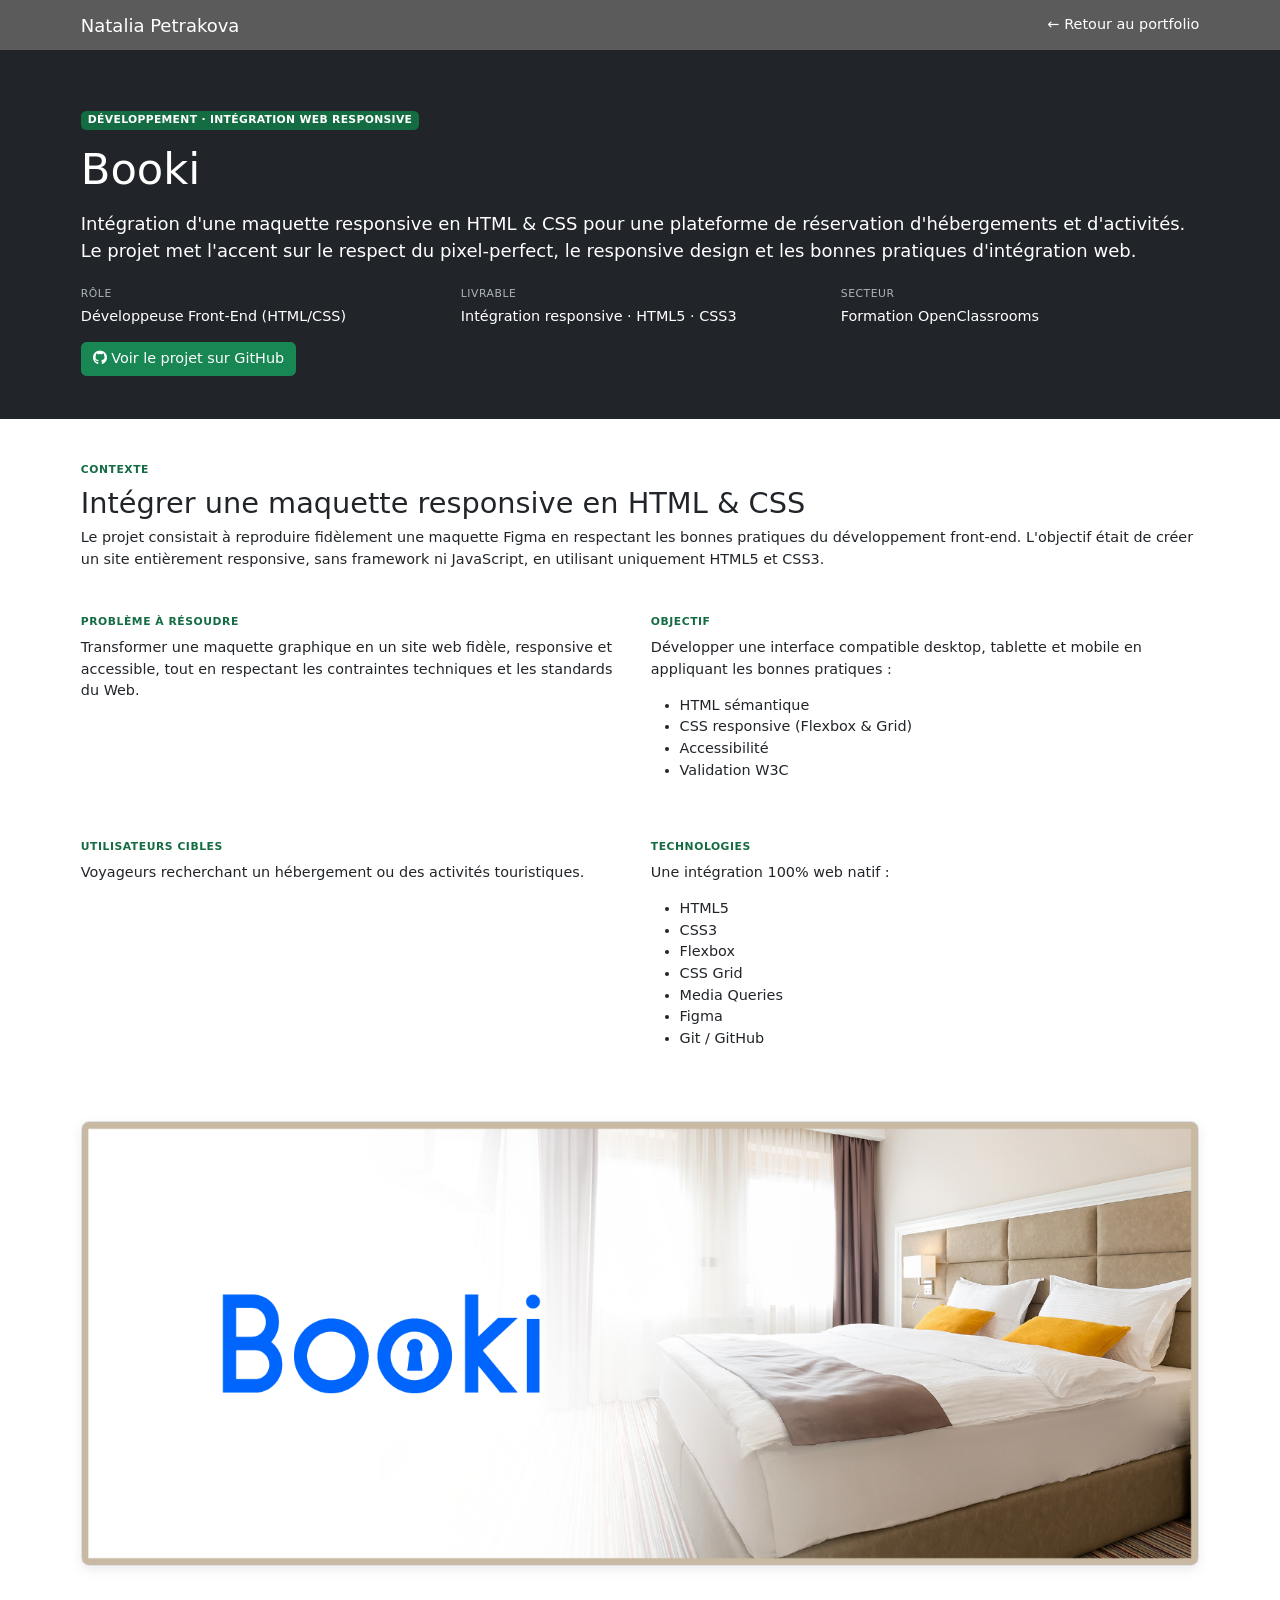
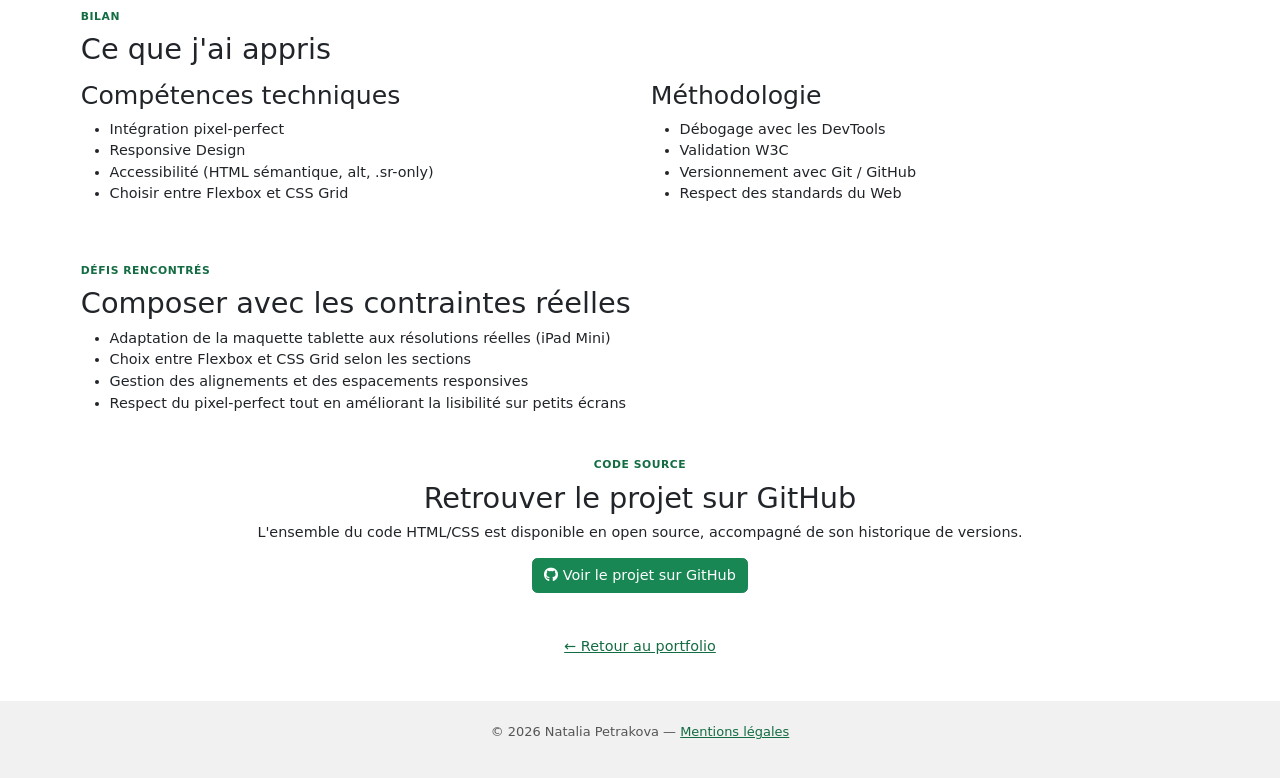
==== booki.html @ 82ad9347 "Portfolio testeur logiciel - version initiale" ====
<!DOCTYPE html>
<html lang="fr">

<head>
    <title>Booki — Projet Développement | Natalia Petrakova</title>
    <meta charset="utf-8">
    <meta name="viewport" content="width=device-width, initial-scale=1">
    <meta name="description" content="Booki : intégration d'une maquette responsive en HTML & CSS pour une plateforme de réservation d'hébergements et d'activités.">
    <!-- linking css file -->
    <link rel="stylesheet" href="style.css">
    <!-- bootstrap CDN -->
    <link href="https://cdn.jsdelivr.net/npm/bootstrap@5.1.3/dist/css/bootstrap.min.css" rel="stylesheet">
    <!-- font awesome CDN -->
    <link href="https://cdnjs.cloudflare.com/ajax/libs/font-awesome/6.5.1/css/all.min.css" rel="stylesheet">
    <script src="https://cdn.jsdelivr.net/npm/bootstrap@5.1.3/dist/js/bootstrap.bundle.min.js"></script>
</head>

<body>
    <!-- navbar -->
    <nav class="navbar navbar-expand-lg navbar-dark navbarScroll navbarDark">
        <div class="container">
            <a class="navbar-brand" href="index.html">Natalia Petrakova</a>
            <a class="nav-link text-white" href="index.html#portfolio">&larr; Retour au portfolio</a>
        </div>
    </nav>

    <!-- project hero -->
    <header class="projectHero">
        <div class="container">
            <span class="badge projectBadge mb-3">Développement · Intégration web responsive</span>
            <h1>Booki</h1>
            <p class="lead">
                Intégration d'une maquette responsive en HTML &amp; CSS pour une plateforme de réservation
                d'hébergements et d'activités. Le projet met l'accent sur le respect du pixel-perfect, le
                responsive design et les bonnes pratiques d'intégration web.
            </p>

            <div class="row mt-4">
                <div class="col-md-4">
                    <p class="projectMetaLabel">Rôle</p>
                    <p>Développeuse Front-End (HTML/CSS)</p>
                </div>
                <div class="col-md-4">
                    <p class="projectMetaLabel">Livrable</p>
                    <p>Intégration responsive · HTML5 · CSS3</p>
                </div>
                <div class="col-md-4">
                    <p class="projectMetaLabel">Secteur</p>
                    <p>Formation OpenClassrooms</p>
                </div>
            </div>

            <a href="https://github.com/TON-PROFIL/booki" target="_blank" rel="noopener" class="btn btn-success">
                <i class="fa-brands fa-github" aria-hidden="true"></i> Voir le projet sur GitHub
            </a>
        </div>
    </header>

    <div class="container mt-5">

        <!-- contexte -->
        <section class="projectSection">
            <p class="projectSectionLabel">Contexte</p>
            <h2>Intégrer une maquette responsive en HTML &amp; CSS</h2>
            <p>
                Le projet consistait à reproduire fidèlement une maquette Figma en respectant les bonnes
                pratiques du développement front-end. L'objectif était de créer un site entièrement
                responsive, sans framework ni JavaScript, en utilisant uniquement HTML5 et CSS3.
            </p>
        </section>

        <!-- problème / objectif -->
        <section class="projectSection">
            <div class="row">
                <div class="col-md-6">
                    <p class="projectSectionLabel">Problème à résoudre</p>
                    <p>
                        Transformer une maquette graphique en un site web fidèle, responsive et accessible,
                        tout en respectant les contraintes techniques et les standards du Web.
                    </p>
                </div>
                <div class="col-md-6">
                    <p class="projectSectionLabel">Objectif</p>
                    <p>Développer une interface compatible desktop, tablette et mobile en appliquant les bonnes pratiques :</p>
                    <ul>
                        <li>HTML sémantique</li>
                        <li>CSS responsive (Flexbox &amp; Grid)</li>
                        <li>Accessibilité</li>
                        <li>Validation W3C</li>
                    </ul>
                </div>
            </div>
        </section>

        <!-- utilisateurs cibles / technologies -->
        <section class="projectSection">
            <div class="row">
                <div class="col-md-6">
                    <p class="projectSectionLabel">Utilisateurs cibles</p>
                    <p>Voyageurs recherchant un hébergement ou des activités touristiques.</p>
                </div>
                <div class="col-md-6">
                    <p class="projectSectionLabel">Technologies</p>
                    <p>Une intégration 100% web natif :</p>
                    <ul>
                        <li>HTML5</li>
                        <li>CSS3</li>
                        <li>Flexbox</li>
                        <li>CSS Grid</li>
                        <li>Media Queries</li>
                        <li>Figma</li>
                        <li>Git / GitHub</li>
                    </ul>
                </div>
            </div>
        </section>

        <!-- réalisation -->
        <section class="projectSection">
            <img src="images/image1.png" alt="Aperçu du site Booki intégré, page d'accueil avec la recherche d'hébergements" class="projectScreenshot mt-3">
        </section>

        <!-- bilan -->
        <section class="projectSection">
            <p class="projectSectionLabel">Bilan</p>
            <h2>Ce que j'ai appris</h2>
            <div class="row mt-3">
                <div class="col-md-6">
                    <h3>Compétences techniques</h3>
                    <ul>
                        <li>Intégration pixel-perfect</li>
                        <li>Responsive Design</li>
                        <li>Accessibilité (HTML sémantique, alt, .sr-only)</li>
                        <li>Choisir entre Flexbox et CSS Grid</li>
                    </ul>
                </div>
                <div class="col-md-6">
                    <h3>Méthodologie</h3>
                    <ul>
                        <li>Débogage avec les DevTools</li>
                        <li>Validation W3C</li>
                        <li>Versionnement avec Git / GitHub</li>
                        <li>Respect des standards du Web</li>
                    </ul>
                </div>
            </div>
        </section>

        <!-- défis rencontrés -->
        <section class="projectSection">
            <p class="projectSectionLabel">Défis rencontrés</p>
            <h2>Composer avec les contraintes réelles</h2>
            <ul>
                <li>Adaptation de la maquette tablette aux résolutions réelles (iPad Mini)</li>
                <li>Choix entre Flexbox et CSS Grid selon les sections</li>
                <li>Gestion des alignements et des espacements responsives</li>
                <li>Respect du pixel-perfect tout en améliorant la lisibilité sur petits écrans</li>
            </ul>
        </section>

        <!-- code source -->
        <section class="projectSection text-center">
            <p class="projectSectionLabel">Code source</p>
            <h2>Retrouver le projet sur GitHub</h2>
            <p>
                L'ensemble du code HTML/CSS est disponible en open source, accompagné de son historique de
                versions.
            </p>
            <a href="https://github.com/TON-PROFIL/booki" target="_blank" rel="noopener" class="btn btn-success">
                <i class="fa-brands fa-github" aria-hidden="true"></i> Voir le projet sur GitHub
            </a>
        </section>

        <div class="text-center mb-5">
            <a href="index.html#portfolio" class="contactLink">&larr; Retour au portfolio</a>
        </div>
    </div>

    <!-- footer -->
    <footer class="siteFooter">
        <div class="container text-center">
            <p>&copy; 2026 Natalia Petrakova — <a href="mentions-legales.html">Mentions légales</a></p>
        </div>
    </footer>
</body>

</html>
---- style.css ----
/******* GENERAL *******/
/* reduce the overall base font size a bit (scales all rem-based sizes, incl. Bootstrap) */
html {
    font-size: 90%;
}

/* spacing on all sections */
#about,
#skills,
#portfolio,
#contact {
    margin-top: 4rem;
    padding-top: 4rem;
}
#about h2,
#skills h2,
#portfolio h2,
#contact h2 {
    margin-bottom: 3rem;
}
#contact {
    padding-bottom: 4rem;
}

/* display background dark color on navbar scroll */
.navbarScroll.navbarDark {
    background-color: #5b5b5b;
}

/* hero background image */
.bgimage {
    height: 100vh;
    max-height: 900px;
    background: url("images/image1.jpg");
    background-size: cover;
    background-position: center;
    position: relative;
}
/* ACCESSIBILITY FIX: dark overlay so the white hero text keeps enough
   contrast against the photo (WCAG AA) whatever the picture underneath. */
.bgimage::before {
    content: "";
    position: absolute;
    top: 0;
    left: 0;
    width: 100%;
    height: 100%;
    background-color: rgba(0, 0, 0, 0.45);
}
/* text css above hero image*/
.hero_title {
    font-size: 3.25rem;
}
.hero_desc {
    font-size: 1.4rem;
}
.hero-text {
    text-align: center;
    position: absolute;
    top: 50%;
    left: 50%;
    transform: translate(-50%, -50%);
    color: white;
}

/* about */
.imageAboutPage {
    width: 100%;
}
.imageAboutPage {
    border-radius: 50%;
    box-shadow: 0 0 20px rgba(0, 0, 0, 0.5);
}

/* skills */
.skillsText.card {
    height: 350px;
    cursor: pointer;
}
.skillsText img {
    width: 100%;
    height: 150px;
    object-fit: contain;
}
#skills p {
    text-align: center;
}
.skillsIcon {
    font-size: 28px;
    text-align: center;
    width: 100%;
}
.card-title {
    text-align: center;
}
.card:hover .skillsIcon {
    color: #008000;
}
.skillsText:hover {
    border: 1px solid #008000;
}

/* portfolio */
#portfolio p {
    text-align: center;
}

/* contact */
.contactColumn {
    display: flex;
    flex-direction: column;
    align-items: center;
}
.contactColumn i {
    color: #146c43;
}

.contactLink {
    color: #146c43;
    text-decoration: underline;
    font-weight: 500;
}
.contactLink:hover,
.contactLink:focus {
    color: #0f5132;
    text-decoration: none;
}

/* ACCESSIBILITY FIX: Bootstrap's default btn-success green (#198754) only
   gives a ~3.1:1 contrast ratio with white text, below the WCAG AA 4.5:1
   minimum for normal text. This darker shade passes AA. */
.btn-success {
    background-color: #146c43;
    border-color: #146c43;
}
.btn-success:hover,
.btn-success:focus {
    background-color: #0f5132;
    border-color: #0f5132;
}

/* project detail pages (booki.html, etc.) */
.projectHero {
    background-color: #212529;
    color: white;
    padding: 4rem 0 3rem;
}
.projectBadge {
    background-color: #146c43;
    color: white;
    font-size: 0.8rem;
    letter-spacing: 0.03em;
    text-transform: uppercase;
    padding: 0.4rem 0.8rem;
}
.projectHero h1 {
    font-size: 3rem;
    margin-bottom: 1rem;
}
.projectMetaLabel {
    text-transform: uppercase;
    font-size: 0.75rem;
    letter-spacing: 0.05em;
    color: #adb5bd;
    margin-bottom: 0.25rem;
}
.projectSection {
    margin-bottom: 3rem;
}

.projectScreenshot {
    width: 100%;
    border-radius: 8px;
    border: 1px solid #dee2e6;
    box-shadow: 0 4px 12px rgba(0, 0, 0, 0.08);
}

.projectSectionLabel {
    text-transform: uppercase;
    font-size: 0.75rem;
    letter-spacing: 0.05em;
    color: #146c43;
    font-weight: 600;
    margin-bottom: 0.5rem;
}

/* footer */
.siteFooter {
    padding: 1.5rem 0;
    background-color: #f1f1f1;
    color: #555;
    font-size: 0.9rem;
}
.siteFooter a {
    color: #146c43;
    text-decoration: underline;
}
.siteFooter a:hover,
.siteFooter a:focus {
    color: #0f5132;
}
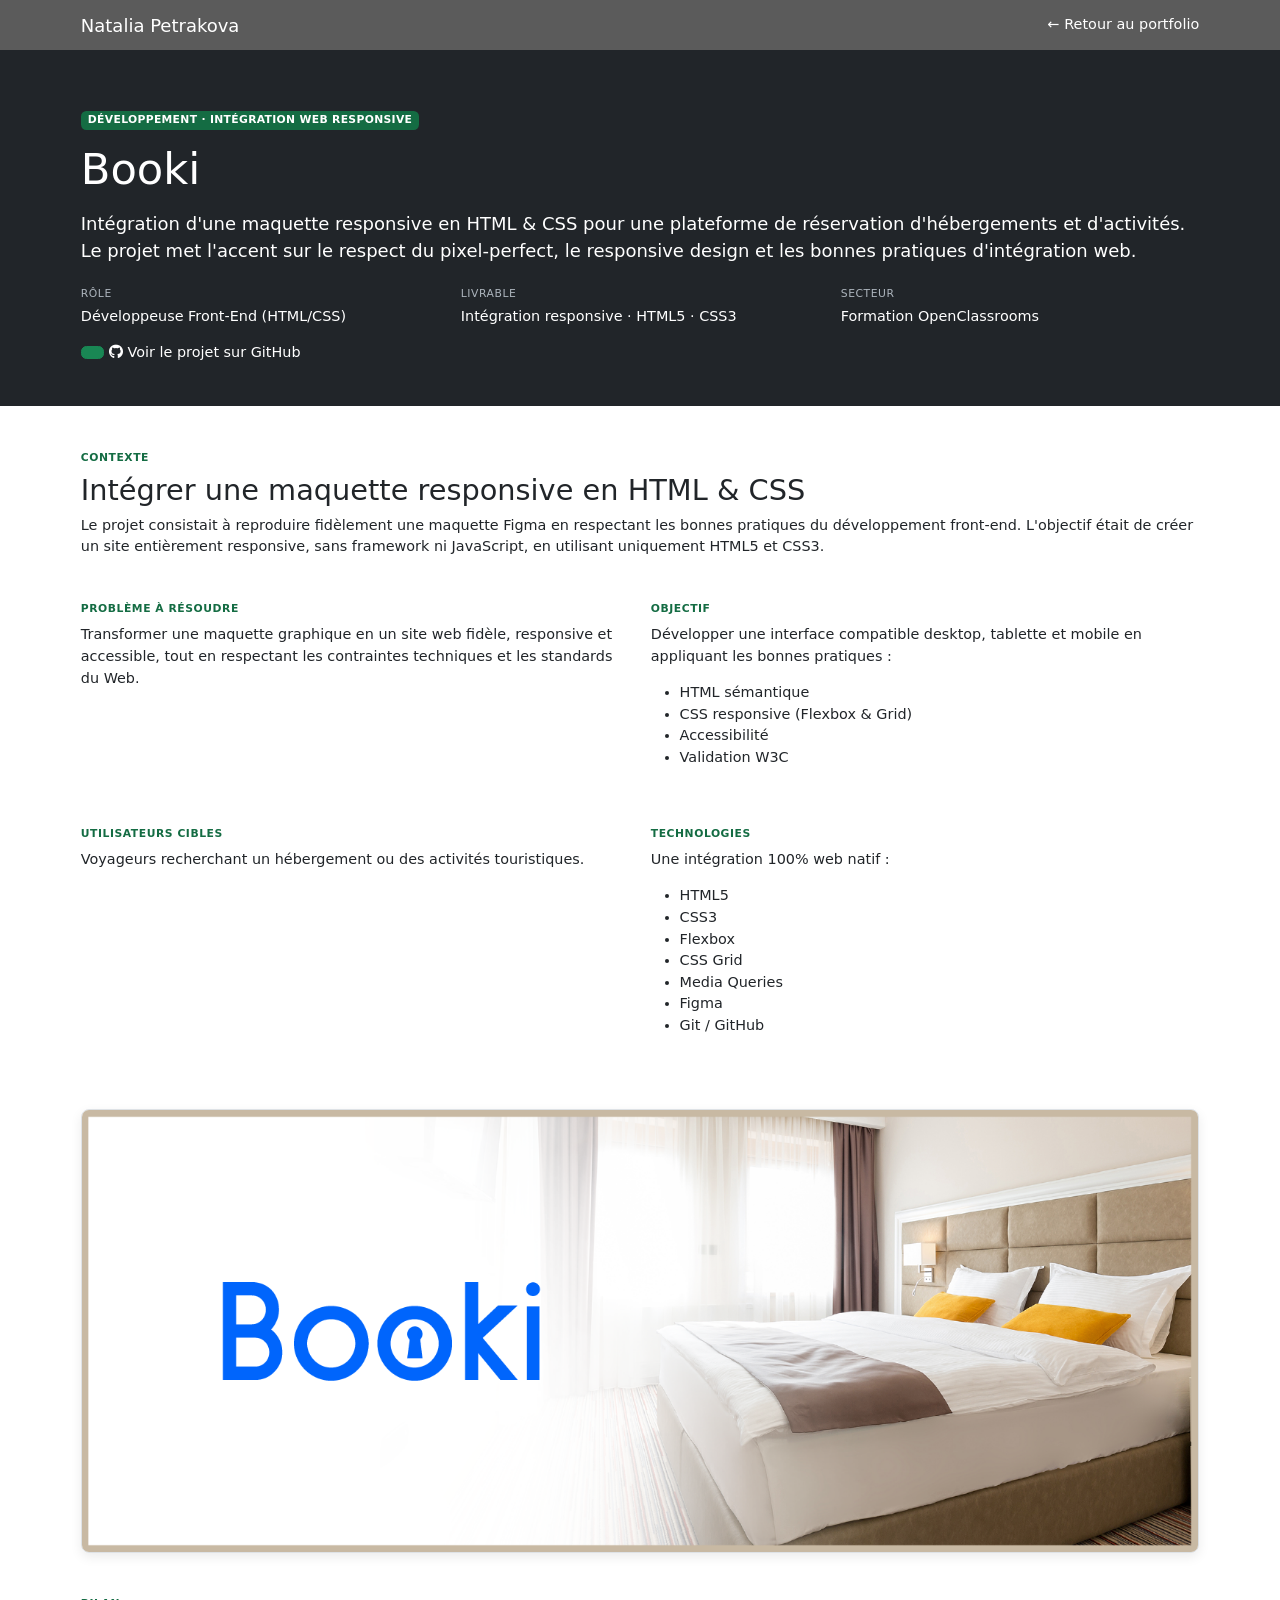
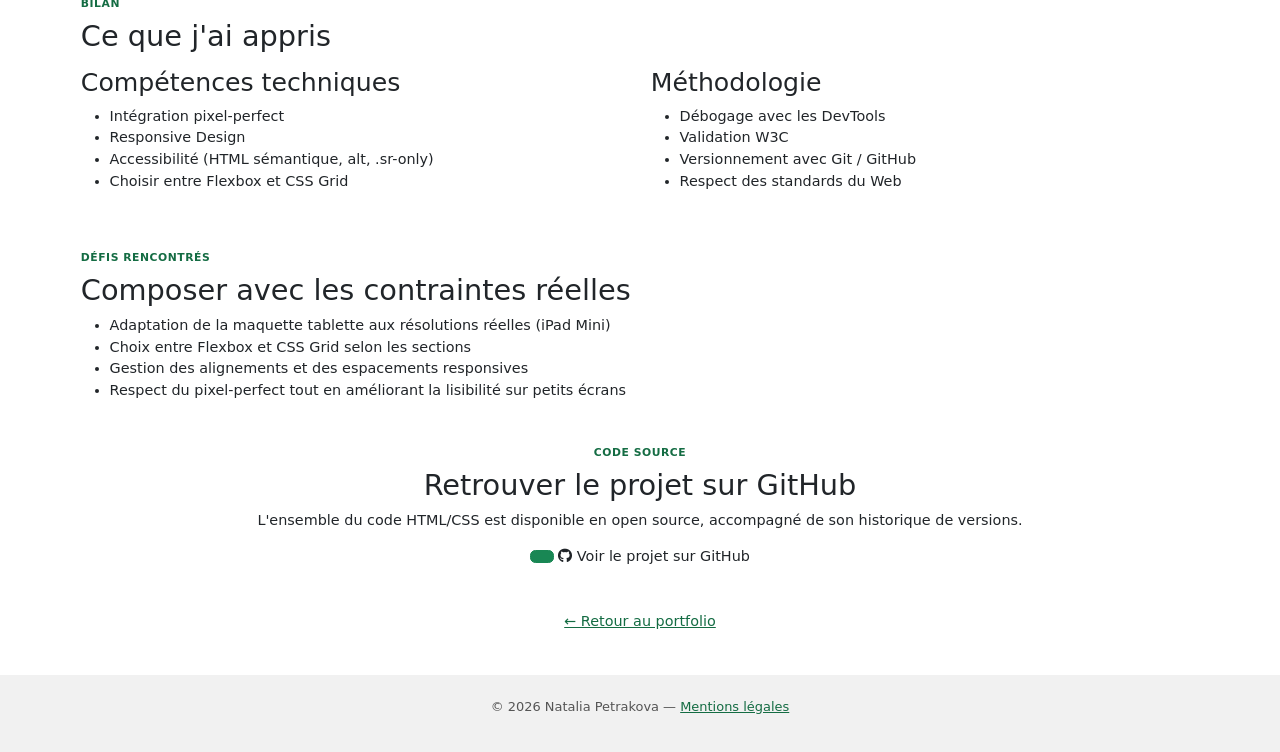
==== commit cd159f3c: "Correction du lien GitHub sur la page Booki" ====
--- a/booki.html
+++ b/booki.html
@@ -50,7 +50,7 @@
                 </div>
             </div>
 
-            <a href="https://github.com/TON-PROFIL/booki" target="_blank" rel="noopener" class="btn btn-success">
+            <a href="https://github.com/NataliaPetrakova/booki" target="_blank" rel="noopener" class="btn btn-success"></a>
                 <i class="fa-brands fa-github" aria-hidden="true"></i> Voir le projet sur GitHub
             </a>
         </div>
@@ -166,7 +166,7 @@
                 L'ensemble du code HTML/CSS est disponible en open source, accompagné de son historique de
                 versions.
             </p>
-            <a href="https://github.com/TON-PROFIL/booki" target="_blank" rel="noopener" class="btn btn-success">
+            <a href="https://github.com/NataliaPetrakova/booki" target="_blank" rel="noopener" class="btn btn-success"></a>
                 <i class="fa-brands fa-github" aria-hidden="true"></i> Voir le projet sur GitHub
             </a>
         </section>
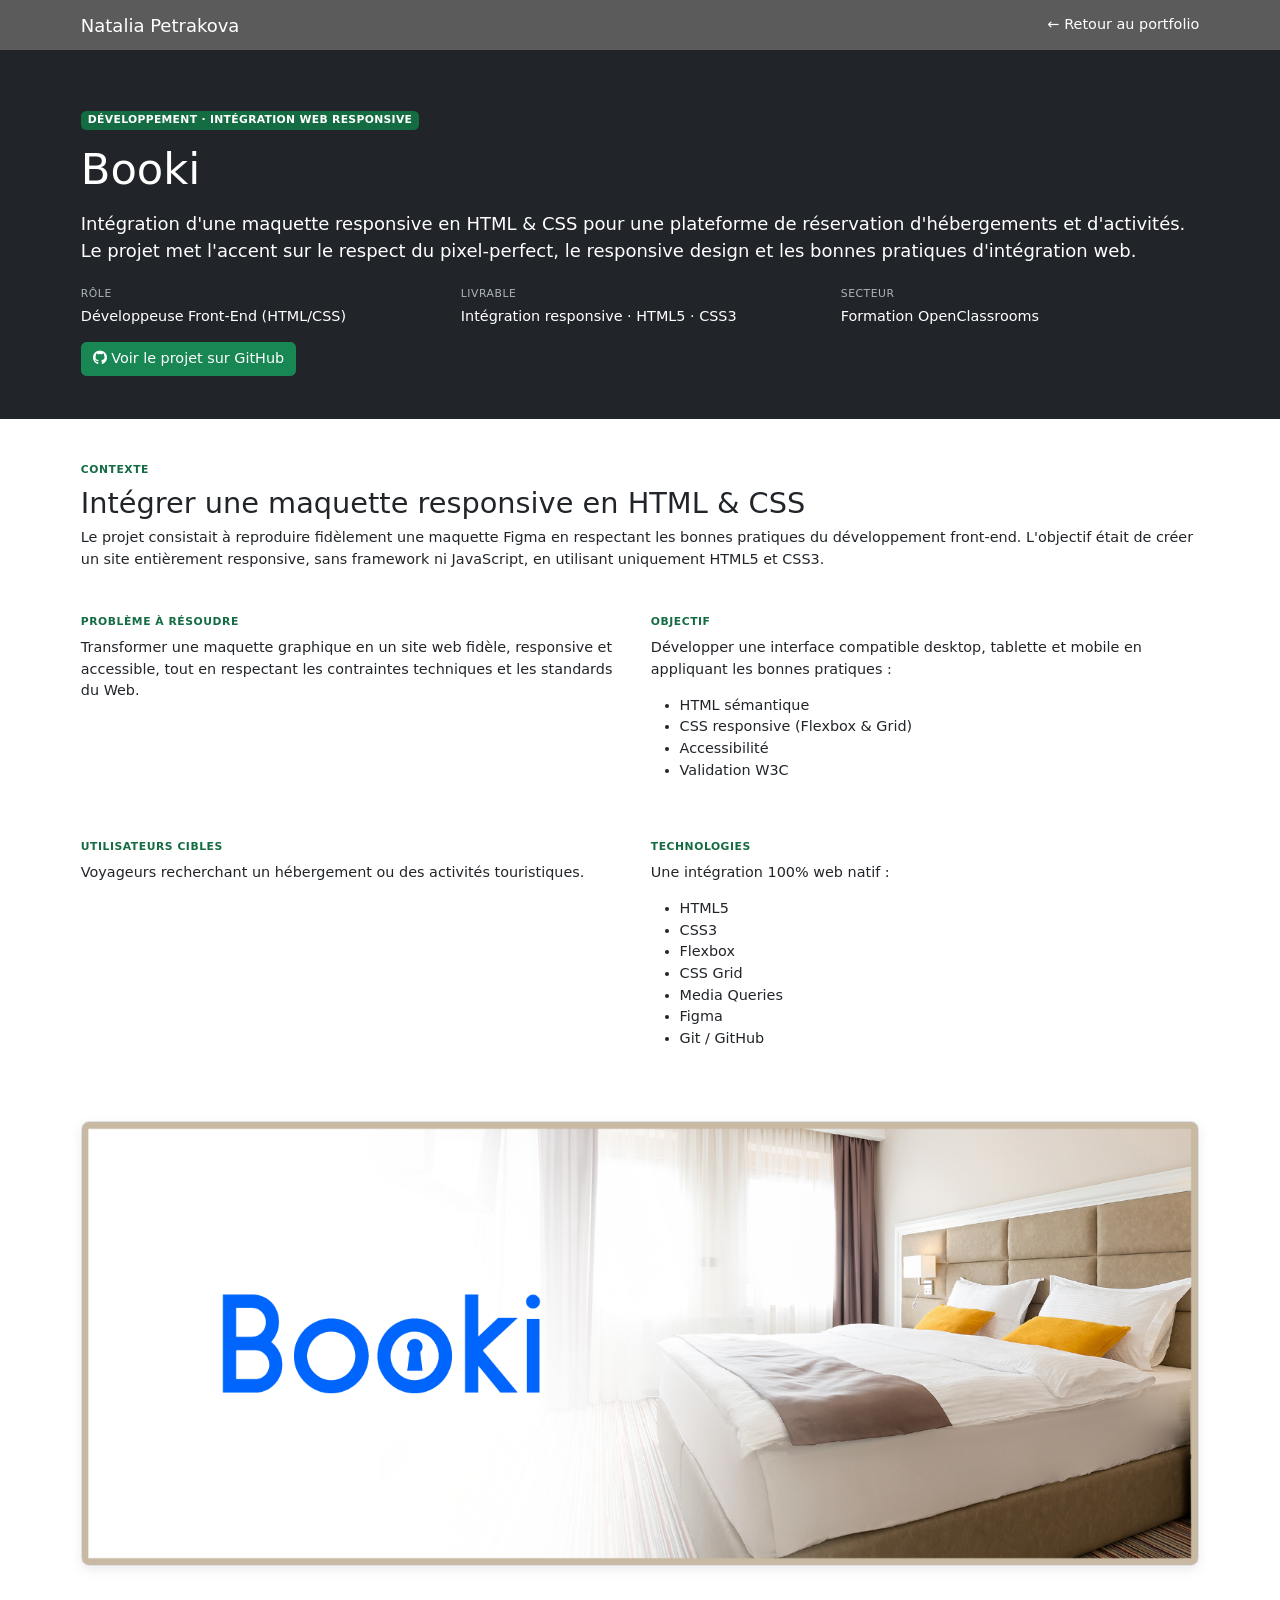
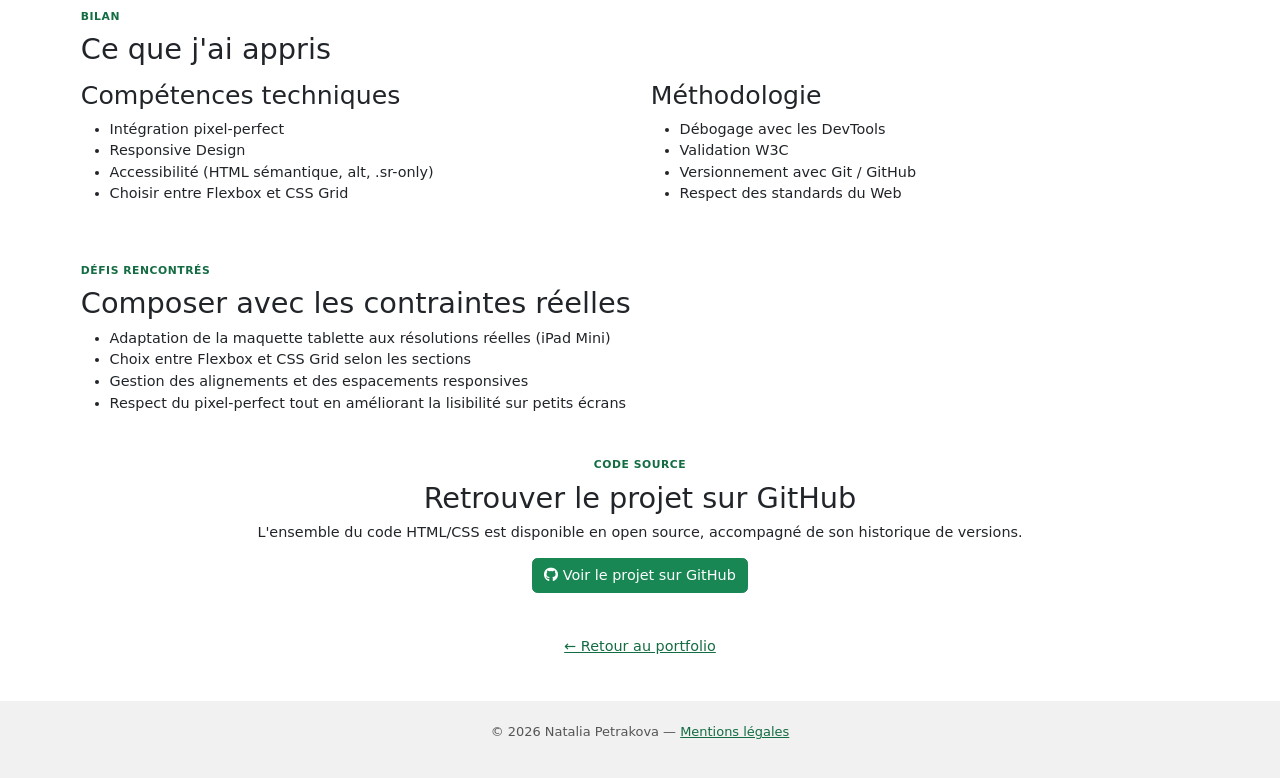
==== commit a69b031f: "Correction du lien GitHub sur la page Booki" ====
--- a/booki.html
+++ b/booki.html
@@ -50,7 +50,7 @@
                 </div>
             </div>
 
-            <a href="https://github.com/NataliaPetrakova/booki" target="_blank" rel="noopener" class="btn btn-success"></a>
+            <a href="https://github.com/NataliaPetrakova/booki" target="_blank" rel="noopener" class="btn btn-success">
                 <i class="fa-brands fa-github" aria-hidden="true"></i> Voir le projet sur GitHub
             </a>
         </div>
@@ -166,7 +166,7 @@
                 L'ensemble du code HTML/CSS est disponible en open source, accompagné de son historique de
                 versions.
             </p>
-            <a href="https://github.com/NataliaPetrakova/booki" target="_blank" rel="noopener" class="btn btn-success"></a>
+            <a href="https://github.com/NataliaPetrakova/booki" target="_blank" rel="noopener" class="btn btn-success">
                 <i class="fa-brands fa-github" aria-hidden="true"></i> Voir le projet sur GitHub
             </a>
         </section>
